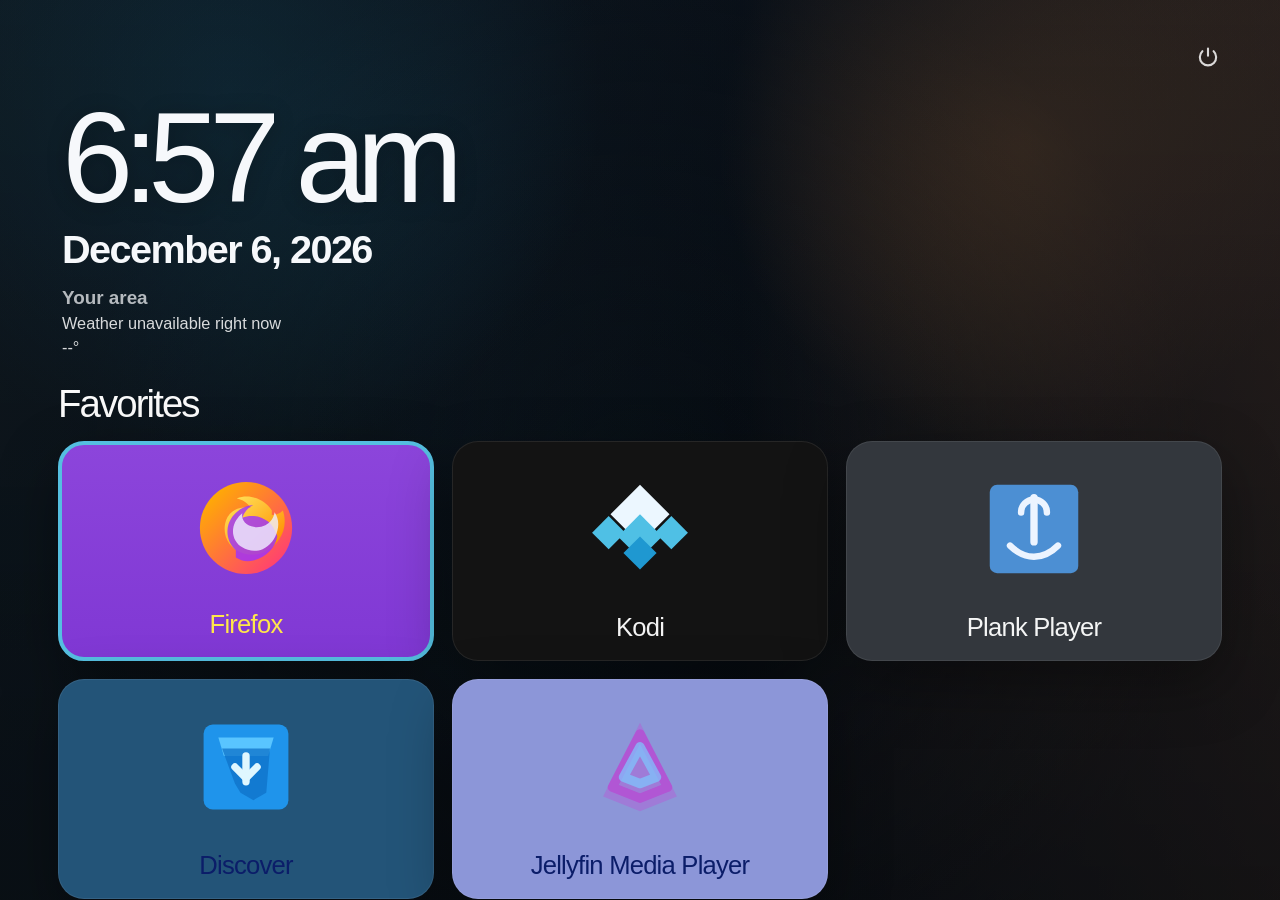
==== personal/homescreen/index.html @ b375961b "Automatic update" ====
<!DOCTYPE html>
<html lang="en">
<head>
    <meta charset="UTF-8">
    <meta name="viewport" content="width=device-width, initial-scale=1.0">
    <title>Linux Homescreen</title>
    <style>
        :root {
            color-scheme: dark;
            --text: #f6f8fb;
            --muted: rgba(246, 248, 251, 0.72);
            --line: rgba(255, 255, 255, 0.12);
            --shadow: 0 22px 60px rgba(0, 0, 0, 0.34);
            --purple: #8b45df;
            --purple-2: #a25af0;
            --blue: #255d88;
            --navy: #272a2f;
            --slate: #3c3f45;
            --light: #8d94d4;
        }

        * {
            box-sizing: border-box;
        }

        html,
        body {
            width: 100%;
            height: 100%;
            margin: 0;
        }

        body {
            font-family: "Segoe UI Variable Display", "Segoe UI Variable", "Aptos", "Trebuchet MS", sans-serif;
            color: var(--text);
            overflow: hidden;
            background:
                radial-gradient(circle at 18% 10%, rgba(24, 90, 120, 0.68), transparent 28%),
                radial-gradient(circle at 80% 16%, rgba(181, 115, 62, 0.46), transparent 24%),
                linear-gradient(180deg, rgba(8, 12, 18, 0.18), rgba(8, 12, 18, 0.56)),
                linear-gradient(90deg, #182f39 0%, #0f1f2a 36%, #09131c 58%, #6a452e 100%);
        }

        body::before {
            content: "";
            position: fixed;
            inset: 0;
            background:
                linear-gradient(180deg, rgba(0, 0, 0, 0.1), rgba(0, 0, 0, 0.3)),
                radial-gradient(circle at 50% 55%, rgba(13, 19, 27, 0.05), rgba(13, 19, 27, 0.58) 70%);
            pointer-events: none;
        }

        .screen {
            position: relative;
            width: 100%;
            height: 100%;
            padding: 44px 58px 32px;
            display: grid;
            grid-template-rows: auto auto 1fr auto;
            gap: 28px;
        }

        .topbar {
            display: flex;
            justify-content: flex-end;
            align-items: center;
            gap: 18px;
            position: relative;
            z-index: 1;
        }

        .status-icon {
            width: 28px;
            height: 28px;
            color: rgba(255, 255, 255, 0.9);
            opacity: 0.92;
            flex: 0 0 auto;
        }

        .hero {
            display: grid;
            gap: 14px;
            align-content: start;
            position: relative;
            z-index: 1;
            max-width: 540px;
            padding-left: 4px;
        }

        .clock {
            font-size: clamp(5.2rem, 10vw, 8.2rem);
            line-height: 0.9;
            font-weight: 300;
            letter-spacing: -0.08em;
            text-shadow: 0 2px 22px rgba(0, 0, 0, 0.24);
        }

        .date {
            font-size: clamp(1.8rem, 3.1vw, 2.8rem);
            line-height: 1.05;
            font-weight: 700;
            letter-spacing: -0.04em;
        }

        .weather {
            display: grid;
            gap: 5px;
            margin-top: 2px;
        }

        .weather .city {
            font-size: 1.18rem;
            font-weight: 600;
            color: var(--muted);
        }

        .weather .summary {
            font-size: 1.02rem;
            color: rgba(255, 255, 255, 0.84);
        }

        .section-title {
            margin: 0 0 18px;
            font-size: clamp(1.9rem, 3vw, 3rem);
            line-height: 1;
            font-weight: 300;
            letter-spacing: -0.05em;
            color: rgba(255, 255, 255, 0.98);
        }

        .favorites {
            position: relative;
            z-index: 1;
        }

        .card-row {
            display: grid;
            grid-template-columns: repeat(5, minmax(0, 1fr));
            gap: 18px;
        }

        .app-card {
            min-height: 220px;
            border-radius: 26px;
            padding: 20px;
            border: 1px solid rgba(255, 255, 255, 0.08);
            background: rgba(33, 35, 40, 0.92);
            box-shadow: var(--shadow);
            display: grid;
            grid-template-rows: 1fr auto;
            gap: 18px;
            text-decoration: none;
            color: var(--text);
            transition: transform 160ms ease, box-shadow 160ms ease, border-color 160ms ease;
        }

        .app-card:hover,
        .app-card:focus-visible {
            transform: translateY(-3px);
            border-color: rgba(255, 255, 255, 0.18);
            outline: none;
        }

        .app-card.primary {
            background: linear-gradient(180deg, #8c45db 0%, #8038d4 100%);
            border: 4px solid #55bfe0;
            padding: 18px 18px 20px;
        }

        .app-card.kodi {
            background: #131313;
        }

        .app-card.plank {
            background: #33373d;
        }

        .app-card.discover {
            background: #235478;
        }

        .app-card.jellyfin {
            background: #8c96d8;
        }

        .app-icon {
            display: grid;
            place-items: center;
            align-self: center;
        }

        .app-icon img,
        .app-icon svg {
            width: min(118px, 76%);
            height: auto;
            display: block;
        }

        .app-name {
            font-size: 1.6rem;
            line-height: 1;
            text-align: center;
            letter-spacing: -0.03em;
            font-weight: 500;
        }

        .app-card.primary .app-name {
            color: #ffe74a;
        }

        .app-card.discover .app-name,
        .app-card.jellyfin .app-name {
            color: #0b1d69;
        }

        .app-card.kodi .app-name,
        .app-card.plank .app-name {
            color: rgba(255, 255, 255, 0.95);
        }

        @media (max-width: 1400px) {
            .card-row {
                grid-template-columns: repeat(3, minmax(0, 1fr));
            }
        }

        @media (max-width: 900px) {
            body {
                overflow: auto;
            }

            .screen {
                min-height: 100%;
                height: auto;
                padding: 26px 20px 28px;
                gap: 22px;
            }

            .card-row {
                grid-template-columns: repeat(2, minmax(0, 1fr));
            }

            .app-card {
                min-height: 180px;
            }
        }

        @media (max-width: 560px) {
            .topbar {
                gap: 12px;
                flex-wrap: wrap;
            }

            .hero {
                max-width: none;
            }

            .clock {
                font-size: clamp(4rem, 18vw, 5.6rem);
            }

            .date {
                font-size: clamp(1.45rem, 7vw, 2rem);
            }

            .card-row {
                grid-template-columns: 1fr;
            }
        }
    </style>
</head>
<body>
    <main class="screen">
        <header class="topbar" aria-label="System status">
            <svg class="status-icon" viewBox="0 0 24 24" fill="none" aria-hidden="true"><path d="M12 4v6" stroke="currentColor" stroke-width="1.8" stroke-linecap="round"/><path d="M7.2 6.2a7 7 0 1 0 9.6 0" stroke="currentColor" stroke-width="1.8" stroke-linecap="round"/></svg>
        </header>

        <section class="hero" aria-live="polite">
            <div class="clock" id="clock">--:--</div>
            <div class="date" id="date">Loading date</div>
            <div class="weather">
                <div class="city" id="weather-place">Waiting for network response</div>
                <div class="summary" id="weather-summary">Finding your location...</div>
                <div class="summary" id="weather-temp">--°</div>
            </div>
        </section>

        <section class="favorites" aria-label="Favorites">
            <h2 class="section-title">Favorites</h2>
            <div class="card-row">
                <a class="app-card primary" href="https://www.mozilla.org/firefox/" target="_blank" rel="noreferrer" aria-label="Open Firefox">
                    <div class="app-icon">
                        <svg viewBox="0 0 128 128" aria-hidden="true">
                            <defs>
                                <linearGradient id="firefoxBody" x1="24" y1="24" x2="104" y2="104" gradientUnits="userSpaceOnUse">
                                    <stop offset="0" stop-color="#ffb000"/>
                                    <stop offset="0.45" stop-color="#ff7b33"/>
                                    <stop offset="1" stop-color="#ff3d74"/>
                                </linearGradient>
                                <linearGradient id="firefoxFlame" x1="40" y1="36" x2="88" y2="92" gradientUnits="userSpaceOnUse">
                                    <stop offset="0" stop-color="#ffe55b"/>
                                    <stop offset="1" stop-color="#ff8d00"/>
                                </linearGradient>
                            </defs>
                            <circle cx="64" cy="64" r="50" fill="url(#firefoxBody)"/>
                            <path d="M92 45c-7-11-23-19-38-13 6 1 12 5 15 10-10-2-20 2-25 10-5 9-4 21 2 29 8 11 25 15 38 9 13-6 22-19 22-33 0-5-1-9-2-12-3 3-7 5-12 5Z" fill="url(#firefoxFlame)"/>
                            <path d="M53 88c-8-7-11-18-8-28 4-12 15-20 27-21-6 3-10 8-12 14 9-4 20-2 28 4 5 4 8 10 10 16-2 12-12 23-25 26-8 2-14 1-20-3Z" fill="#9b31ff" opacity="0.8"/>
                            <path d="M82 87c-7 3-16 2-22-2-7-4-11-12-10-20 1-7 5-13 10-17-1 5 1 9 5 12 6 4 14 4 20 1 6-3 9-8 10-14 4 6 5 13 3 20-2 9-8 16-16 20Z" fill="#f1f0ff" opacity="0.8"/>
                        </svg>
                    </div>
                    <div class="app-name">Firefox</div>
                </a>

                <div class="app-card kodi" aria-label="Kodi">
                    <div class="app-icon">
                        <svg viewBox="0 0 128 128" aria-hidden="true">
                            <path d="M64 16 96 48 64 80 32 48 64 16Z" fill="#ecf7ff"/>
                            <path d="M64 48 88 72 64 96 40 72 64 48Z" fill="#4fc0e5"/>
                            <path d="M64 72 82 90 64 108 46 90 64 72Z" fill="#1f98d1"/>
                            <path d="M30 50 48 68 30 86 12 68 30 50Z" fill="#4fc0e5"/>
                            <path d="M98 50 116 68 98 86 80 68 98 50Z" fill="#4fc0e5"/>
                        </svg>
                    </div>
                    <div class="app-name">Kodi</div>
                </div>

                <div class="app-card plank" aria-label="Plank Player">
                    <div class="app-icon">
                        <svg viewBox="0 0 128 128" aria-hidden="true">
                            <rect x="16" y="16" width="96" height="96" rx="8" fill="#4c8fd3"/>
                            <path d="M64 30v48" stroke="#ecf4ff" stroke-width="8" stroke-linecap="round"/>
                            <path d="M50 46a14 14 0 1 1 28 0" stroke="#ecf4ff" stroke-width="7" stroke-linecap="round" fill="none"/>
                            <path d="M38 82c8 8 18 12 26 12s18-4 26-12" stroke="#ecf4ff" stroke-width="7" stroke-linecap="round" fill="none"/>
                        </svg>
                    </div>
                    <div class="app-name">Plank Player</div>
                </div>

                <div class="app-card discover" aria-label="Discover">
                    <div class="app-icon">
                        <svg viewBox="0 0 128 128" aria-hidden="true">
                            <rect x="18" y="18" width="92" height="92" rx="10" fill="#1f94eb"/>
                            <path d="M34 32h60l-6 20H40l-6-20Z" fill="#59c5ff"/>
                            <path d="M38 44h52l-4 48-14 8-14-8-6-10-14-38Z" fill="#0e72c8" opacity="0.75"/>
                            <path d="M64 52v28" stroke="#dff7ff" stroke-width="8" stroke-linecap="round"/>
                            <path d="m52 64 12 12 12-12" stroke="#dff7ff" stroke-width="8" stroke-linecap="round" stroke-linejoin="round" fill="none"/>
                        </svg>
                    </div>
                    <div class="app-name">Discover</div>
                </div>

                <div class="app-card jellyfin" aria-label="Jellyfin Media Player">
                    <div class="app-icon">
                        <svg viewBox="0 0 128 128" aria-hidden="true">
                            <path d="M64 16 104 96 64 112 24 96 64 16Z" fill="#b65ad6" opacity="0.45"/>
                            <path d="M64 28 94 86 64 98 34 86 64 28Z" fill="none" stroke="#b156d4" stroke-width="10" stroke-linejoin="round"/>
                            <path d="M64 42 82 75 64 82 46 75 64 42Z" fill="none" stroke="#7ec8ff" stroke-width="10" stroke-linejoin="round" opacity="0.7"/>
                        </svg>
                    </div>
                    <div class="app-name">Jellyfin Media Player</div>
                </div>
            </div>
        </section>

    </main>

    <script>
        const clockTarget = document.getElementById('clock');
        const dateTarget = document.getElementById('date');
        const weatherPlace = document.getElementById('weather-place');
        const weatherSummary = document.getElementById('weather-summary');
        const weatherTemp = document.getElementById('weather-temp');

        const timeFormatter = new Intl.DateTimeFormat('en', {
            hour: 'numeric',
            minute: '2-digit'
        });

        const dateFormatter = new Intl.DateTimeFormat('en', {
            month: 'long',
            day: 'numeric',
            year: 'numeric'
        });

        function refreshClock() {
            const now = new Date();
            clockTarget.textContent = timeFormatter.format(now).replace('AM', 'am').replace('PM', 'pm');
            dateTarget.textContent = dateFormatter.format(now);
        }

        function weatherLabel(code) {
            const labels = {
                0: 'Clear sky',
                1: 'Mainly clear',
                2: 'Partly cloudy',
                3: 'Overcast',
                45: 'Foggy',
                48: 'Rime fog',
                51: 'Light drizzle',
                53: 'Drizzle',
                55: 'Heavy drizzle',
                61: 'Light rain',
                63: 'Rain',
                65: 'Heavy rain',
                71: 'Light snow',
                73: 'Snow',
                75: 'Heavy snow',
                80: 'Rain showers',
                81: 'Rain showers',
                82: 'Heavy showers',
                95: 'Thunderstorm'
            };

            return labels[code] || 'Local conditions';
        }

        async function loadWeather() {
            try {
                const locationResponse = await fetch('https://ipwho.is/');
                if (!locationResponse.ok) {
                    throw new Error('Location lookup failed');
                }

                const location = await locationResponse.json();
                if (!location.success || typeof location.latitude !== 'number' || typeof location.longitude !== 'number') {
                    throw new Error('Missing coordinates');
                }

                const place = [location.city || location.region || 'Your area', location.country || ''].filter(Boolean).join(', ');
                weatherPlace.textContent = place;

                const weatherResponse = await fetch(`https://api.open-meteo.com/v1/forecast?latitude=${location.latitude}&longitude=${location.longitude}&current=temperature_2m,weather_code&timezone=auto`);
                if (!weatherResponse.ok) {
                    throw new Error('Weather lookup failed');
                }

                const weather = await weatherResponse.json();
                weatherTemp.textContent = `${Math.round(weather.current.temperature_2m)}°`;
                weatherSummary.textContent = weatherLabel(weather.current.weather_code);
            } catch (error) {
                weatherPlace.textContent = 'Your area';
                weatherSummary.textContent = 'Weather unavailable right now';
                weatherTemp.textContent = '--°';
            }
        }

        refreshClock();
        loadWeather();
        setInterval(refreshClock, 1000);
    </script>
</body>
</html>
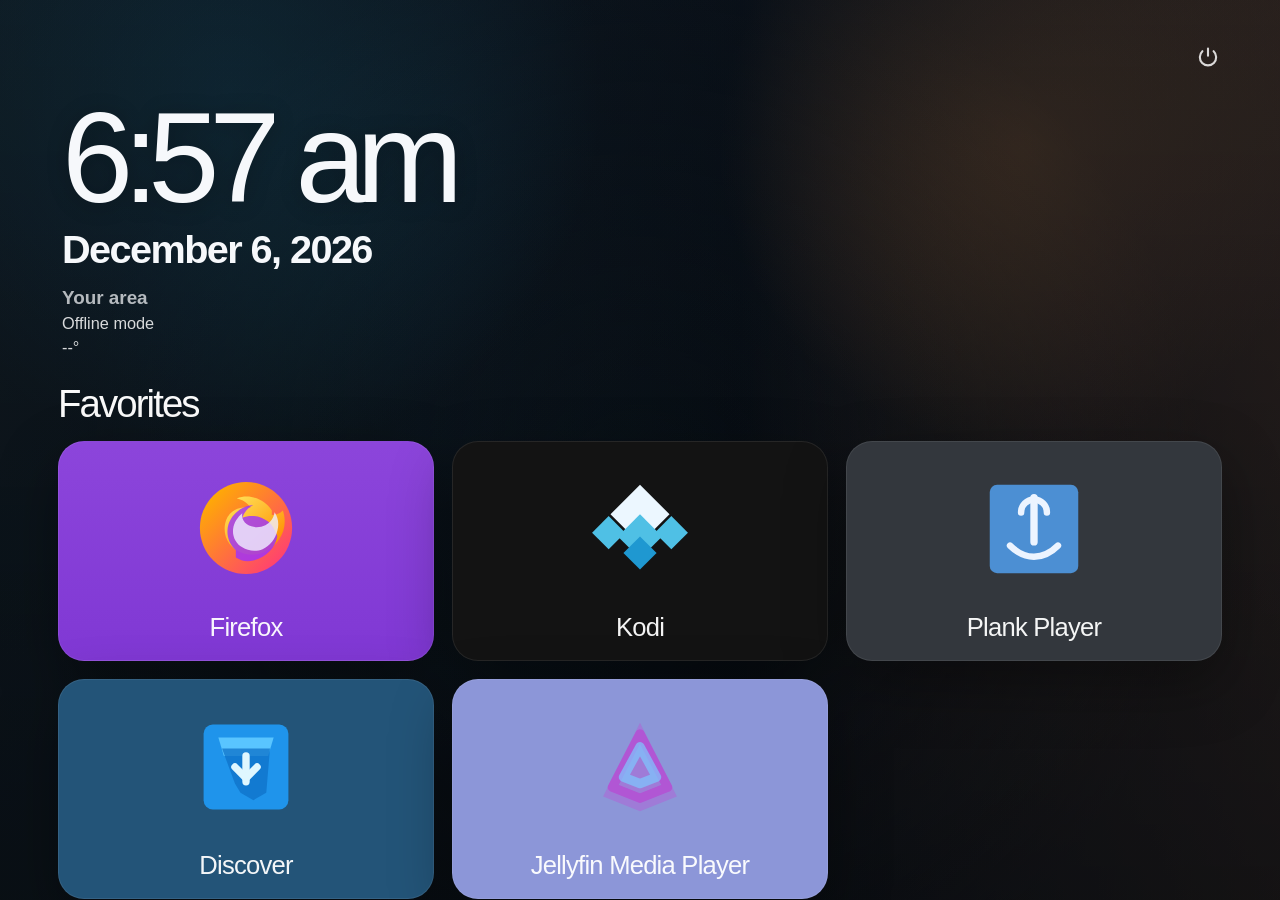
==== commit 5bfb06a3: "Automatic update" ====
--- a/personal/homescreen/index.html
+++ b/personal/homescreen/index.html
@@ -158,13 +158,13 @@
         .app-card:hover,
         .app-card:focus-visible {
             transform: translateY(-3px);
-            border-color: rgba(255, 255, 255, 0.18);
+            border-width: 4px;
+            border-color: #ffffff;
             outline: none;
         }
 
         .app-card.primary {
             background: linear-gradient(180deg, #8c45db 0%, #8038d4 100%);
-            border: 4px solid #55bfe0;
             padding: 18px 18px 20px;
         }
 
@@ -203,19 +203,6 @@
             text-align: center;
             letter-spacing: -0.03em;
             font-weight: 500;
-        }
-
-        .app-card.primary .app-name {
-            color: #ffe74a;
-        }
-
-        .app-card.discover .app-name,
-        .app-card.jellyfin .app-name {
-            color: #0b1d69;
-        }
-
-        .app-card.kodi .app-name,
-        .app-card.plank .app-name {
             color: rgba(255, 255, 255, 0.95);
         }
 
@@ -291,72 +278,35 @@
             <div class="card-row">
                 <a class="app-card primary" href="https://www.mozilla.org/firefox/" target="_blank" rel="noreferrer" aria-label="Open Firefox">
                     <div class="app-icon">
-                        <svg viewBox="0 0 128 128" aria-hidden="true">
-                            <defs>
-                                <linearGradient id="firefoxBody" x1="24" y1="24" x2="104" y2="104" gradientUnits="userSpaceOnUse">
-                                    <stop offset="0" stop-color="#ffb000"/>
-                                    <stop offset="0.45" stop-color="#ff7b33"/>
-                                    <stop offset="1" stop-color="#ff3d74"/>
-                                </linearGradient>
-                                <linearGradient id="firefoxFlame" x1="40" y1="36" x2="88" y2="92" gradientUnits="userSpaceOnUse">
-                                    <stop offset="0" stop-color="#ffe55b"/>
-                                    <stop offset="1" stop-color="#ff8d00"/>
-                                </linearGradient>
-                            </defs>
-                            <circle cx="64" cy="64" r="50" fill="url(#firefoxBody)"/>
-                            <path d="M92 45c-7-11-23-19-38-13 6 1 12 5 15 10-10-2-20 2-25 10-5 9-4 21 2 29 8 11 25 15 38 9 13-6 22-19 22-33 0-5-1-9-2-12-3 3-7 5-12 5Z" fill="url(#firefoxFlame)"/>
-                            <path d="M53 88c-8-7-11-18-8-28 4-12 15-20 27-21-6 3-10 8-12 14 9-4 20-2 28 4 5 4 8 10 10 16-2 12-12 23-25 26-8 2-14 1-20-3Z" fill="#9b31ff" opacity="0.8"/>
-                            <path d="M82 87c-7 3-16 2-22-2-7-4-11-12-10-20 1-7 5-13 10-17-1 5 1 9 5 12 6 4 14 4 20 1 6-3 9-8 10-14 4 6 5 13 3 20-2 9-8 16-16 20Z" fill="#f1f0ff" opacity="0.8"/>
-                        </svg>
+                        <img src="assets/icons/firefox.svg" alt="" aria-hidden="true">
                     </div>
                     <div class="app-name">Firefox</div>
                 </a>
 
                 <div class="app-card kodi" aria-label="Kodi">
                     <div class="app-icon">
-                        <svg viewBox="0 0 128 128" aria-hidden="true">
-                            <path d="M64 16 96 48 64 80 32 48 64 16Z" fill="#ecf7ff"/>
-                            <path d="M64 48 88 72 64 96 40 72 64 48Z" fill="#4fc0e5"/>
-                            <path d="M64 72 82 90 64 108 46 90 64 72Z" fill="#1f98d1"/>
-                            <path d="M30 50 48 68 30 86 12 68 30 50Z" fill="#4fc0e5"/>
-                            <path d="M98 50 116 68 98 86 80 68 98 50Z" fill="#4fc0e5"/>
-                        </svg>
+                        <img src="assets/icons/kodi.svg" alt="" aria-hidden="true">
                     </div>
                     <div class="app-name">Kodi</div>
                 </div>
 
                 <div class="app-card plank" aria-label="Plank Player">
                     <div class="app-icon">
-                        <svg viewBox="0 0 128 128" aria-hidden="true">
-                            <rect x="16" y="16" width="96" height="96" rx="8" fill="#4c8fd3"/>
-                            <path d="M64 30v48" stroke="#ecf4ff" stroke-width="8" stroke-linecap="round"/>
-                            <path d="M50 46a14 14 0 1 1 28 0" stroke="#ecf4ff" stroke-width="7" stroke-linecap="round" fill="none"/>
-                            <path d="M38 82c8 8 18 12 26 12s18-4 26-12" stroke="#ecf4ff" stroke-width="7" stroke-linecap="round" fill="none"/>
-                        </svg>
+                        <img src="assets/icons/plank-player.svg" alt="" aria-hidden="true">
                     </div>
                     <div class="app-name">Plank Player</div>
                 </div>
 
                 <div class="app-card discover" aria-label="Discover">
                     <div class="app-icon">
-                        <svg viewBox="0 0 128 128" aria-hidden="true">
-                            <rect x="18" y="18" width="92" height="92" rx="10" fill="#1f94eb"/>
-                            <path d="M34 32h60l-6 20H40l-6-20Z" fill="#59c5ff"/>
-                            <path d="M38 44h52l-4 48-14 8-14-8-6-10-14-38Z" fill="#0e72c8" opacity="0.75"/>
-                            <path d="M64 52v28" stroke="#dff7ff" stroke-width="8" stroke-linecap="round"/>
-                            <path d="m52 64 12 12 12-12" stroke="#dff7ff" stroke-width="8" stroke-linecap="round" stroke-linejoin="round" fill="none"/>
-                        </svg>
+                        <img src="assets/icons/discover.svg" alt="" aria-hidden="true">
                     </div>
                     <div class="app-name">Discover</div>
                 </div>
 
                 <div class="app-card jellyfin" aria-label="Jellyfin Media Player">
                     <div class="app-icon">
-                        <svg viewBox="0 0 128 128" aria-hidden="true">
-                            <path d="M64 16 104 96 64 112 24 96 64 16Z" fill="#b65ad6" opacity="0.45"/>
-                            <path d="M64 28 94 86 64 98 34 86 64 28Z" fill="none" stroke="#b156d4" stroke-width="10" stroke-linejoin="round"/>
-                            <path d="M64 42 82 75 64 82 46 75 64 42Z" fill="none" stroke="#7ec8ff" stroke-width="10" stroke-linejoin="round" opacity="0.7"/>
-                        </svg>
+                        <img src="assets/icons/jellyfin.svg" alt="" aria-hidden="true">
                     </div>
                     <div class="app-name">Jellyfin Media Player</div>
                 </div>
@@ -371,6 +321,8 @@
         const weatherPlace = document.getElementById('weather-place');
         const weatherSummary = document.getElementById('weather-summary');
         const weatherTemp = document.getElementById('weather-temp');
+        const weatherCacheKey = 'homescreen-weather-cache';
+        const weatherCacheTtl = 2 * 60 * 60 * 1000;
 
         const timeFormatter = new Intl.DateTimeFormat('en', {
             hour: 'numeric',
@@ -415,7 +367,56 @@
             return labels[code] || 'Local conditions';
         }
 
+        function readWeatherCache() {
+            try {
+                const cached = JSON.parse(localStorage.getItem(weatherCacheKey));
+                if (!cached || typeof cached.savedAt !== 'number') {
+                    return null;
+                }
+
+                if (Date.now() - cached.savedAt > weatherCacheTtl) {
+                    return null;
+                }
+
+                return cached;
+            } catch (error) {
+                return null;
+            }
+        }
+
+        function writeWeatherCache(data) {
+            try {
+                localStorage.setItem(weatherCacheKey, JSON.stringify({
+                    ...data,
+                    savedAt: Date.now()
+                }));
+            } catch (error) {
+                // Ignore storage failures and fall back to live fetches.
+            }
+        }
+
+        function applyWeatherState(state) {
+            weatherPlace.textContent = state.place || 'Your area';
+            weatherSummary.textContent = state.summary || 'Offline mode';
+            weatherTemp.textContent = state.temp || '--°';
+        }
+
         async function loadWeather() {
+            const cachedWeather = readWeatherCache();
+            if (cachedWeather) {
+                applyWeatherState(cachedWeather);
+                return;
+            }
+
+            if (!navigator.onLine) {
+                applyWeatherState({
+                    place: 'Your area',
+                    summary: 'Offline mode',
+                    temp: '--°'
+                });
+                return;
+            }
+
             try {
                 const locationResponse = await fetch('https://ipwho.is/');
                 if (!locationResponse.ok) {
@@ -428,7 +429,6 @@
                 }
 
                 const place = [location.city || location.region || 'Your area', location.country || ''].filter(Boolean).join(', ');
-                weatherPlace.textContent = place;
 
                 const weatherResponse = await fetch(`https://api.open-meteo.com/v1/forecast?latitude=${location.latitude}&longitude=${location.longitude}&current=temperature_2m,weather_code&timezone=auto`);
                 if (!weatherResponse.ok) {
@@ -436,12 +436,20 @@
                 }
 
                 const weather = await weatherResponse.json();
-                weatherTemp.textContent = `${Math.round(weather.current.temperature_2m)}°`;
-                weatherSummary.textContent = weatherLabel(weather.current.weather_code);
+                const state = {
+                    place,
+                    summary: weatherLabel(weather.current.weather_code),
+                    temp: `${Math.round(weather.current.temperature_2m)}°`
+                };
+
+                applyWeatherState(state);
+                writeWeatherCache(state);
             } catch (error) {
-                weatherPlace.textContent = 'Your area';
-                weatherSummary.textContent = 'Weather unavailable right now';
-                weatherTemp.textContent = '--°';
+                applyWeatherState({
+                    place: 'Your area',
+                    summary: 'Offline mode',
+                    temp: '--°'
+                });
             }
         }
 
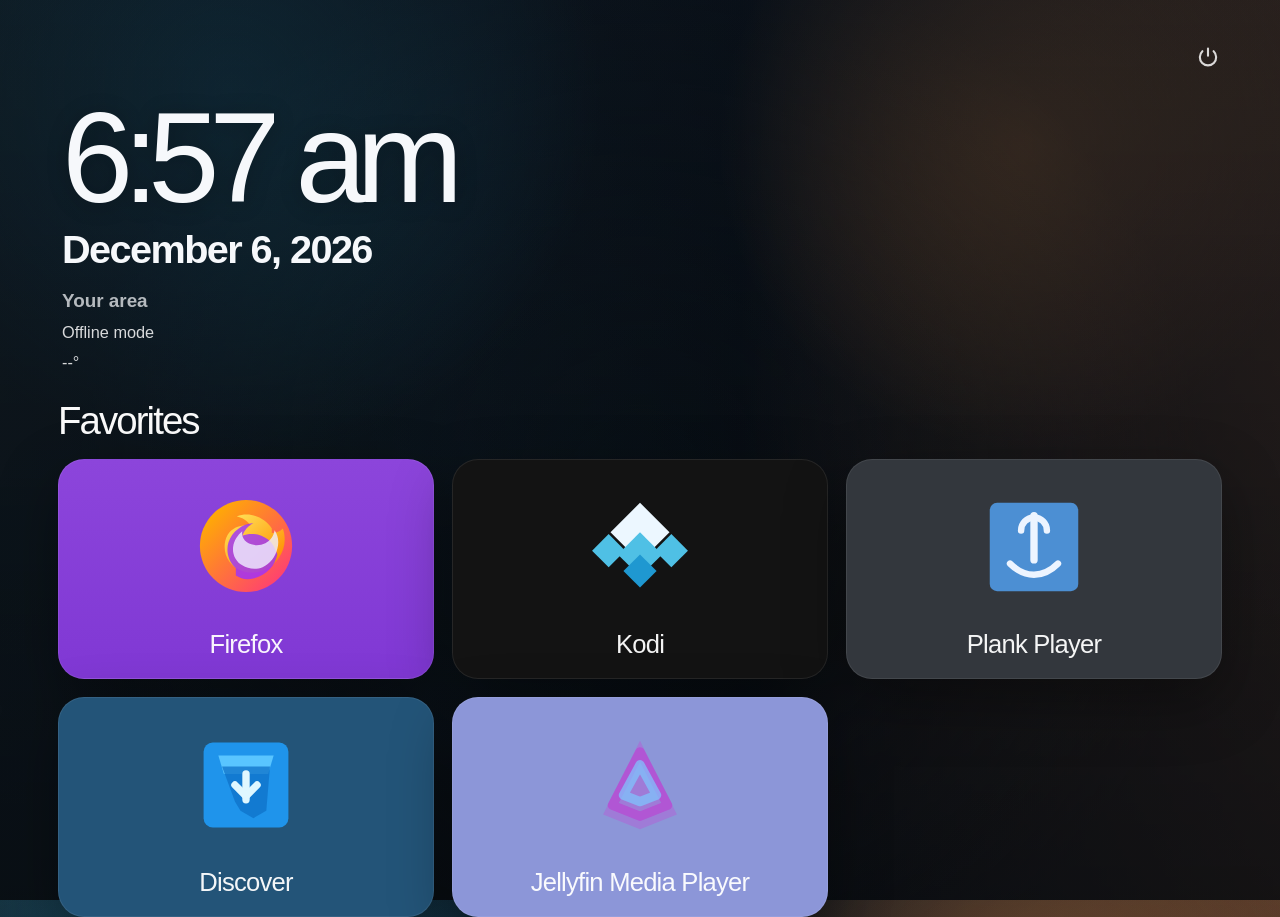
==== commit ab24e319: "Automatic update" ====
--- a/personal/homescreen/index.html
+++ b/personal/homescreen/index.html
@@ -3,259 +3,9 @@
 <head>
     <meta charset="UTF-8">
     <meta name="viewport" content="width=device-width, initial-scale=1.0">
+        <link rel="stylesheet" href="./assets/css/bootstrap.css">
+    <link rel="stylesheet" href="./assets/css/style.css">
     <title>Linux Homescreen</title>
-    <style>
-        :root {
-            color-scheme: dark;
-            --text: #f6f8fb;
-            --muted: rgba(246, 248, 251, 0.72);
-            --line: rgba(255, 255, 255, 0.12);
-            --shadow: 0 22px 60px rgba(0, 0, 0, 0.34);
-            --purple: #8b45df;
-            --purple-2: #a25af0;
-            --blue: #255d88;
-            --navy: #272a2f;
-            --slate: #3c3f45;
-            --light: #8d94d4;
-        }
-
-        * {
-            box-sizing: border-box;
-        }
-
-        html,
-        body {
-            width: 100%;
-            height: 100%;
-            margin: 0;
-        }
-
-        body {
-            font-family: "Segoe UI Variable Display", "Segoe UI Variable", "Aptos", "Trebuchet MS", sans-serif;
-            color: var(--text);
-            overflow: hidden;
-            background:
-                radial-gradient(circle at 18% 10%, rgba(24, 90, 120, 0.68), transparent 28%),
-                radial-gradient(circle at 80% 16%, rgba(181, 115, 62, 0.46), transparent 24%),
-                linear-gradient(180deg, rgba(8, 12, 18, 0.18), rgba(8, 12, 18, 0.56)),
-                linear-gradient(90deg, #182f39 0%, #0f1f2a 36%, #09131c 58%, #6a452e 100%);
-        }
-
-        body::before {
-            content: "";
-            position: fixed;
-            inset: 0;
-            background:
-                linear-gradient(180deg, rgba(0, 0, 0, 0.1), rgba(0, 0, 0, 0.3)),
-                radial-gradient(circle at 50% 55%, rgba(13, 19, 27, 0.05), rgba(13, 19, 27, 0.58) 70%);
-            pointer-events: none;
-        }
-
-        .screen {
-            position: relative;
-            width: 100%;
-            height: 100%;
-            padding: 44px 58px 32px;
-            display: grid;
-            grid-template-rows: auto auto 1fr auto;
-            gap: 28px;
-        }
-
-        .topbar {
-            display: flex;
-            justify-content: flex-end;
-            align-items: center;
-            gap: 18px;
-            position: relative;
-            z-index: 1;
-        }
-
-        .status-icon {
-            width: 28px;
-            height: 28px;
-            color: rgba(255, 255, 255, 0.9);
-            opacity: 0.92;
-            flex: 0 0 auto;
-        }
-
-        .hero {
-            display: grid;
-            gap: 14px;
-            align-content: start;
-            position: relative;
-            z-index: 1;
-            max-width: 540px;
-            padding-left: 4px;
-        }
-
-        .clock {
-            font-size: clamp(5.2rem, 10vw, 8.2rem);
-            line-height: 0.9;
-            font-weight: 300;
-            letter-spacing: -0.08em;
-            text-shadow: 0 2px 22px rgba(0, 0, 0, 0.24);
-        }
-
-        .date {
-            font-size: clamp(1.8rem, 3.1vw, 2.8rem);
-            line-height: 1.05;
-            font-weight: 700;
-            letter-spacing: -0.04em;
-        }
-
-        .weather {
-            display: grid;
-            gap: 5px;
-            margin-top: 2px;
-        }
-
-        .weather .city {
-            font-size: 1.18rem;
-            font-weight: 600;
-            color: var(--muted);
-        }
-
-        .weather .summary {
-            font-size: 1.02rem;
-            color: rgba(255, 255, 255, 0.84);
-        }
-
-        .section-title {
-            margin: 0 0 18px;
-            font-size: clamp(1.9rem, 3vw, 3rem);
-            line-height: 1;
-            font-weight: 300;
-            letter-spacing: -0.05em;
-            color: rgba(255, 255, 255, 0.98);
-        }
-
-        .favorites {
-            position: relative;
-            z-index: 1;
-        }
-
-        .card-row {
-            display: grid;
-            grid-template-columns: repeat(5, minmax(0, 1fr));
-            gap: 18px;
-        }
-
-        .app-card {
-            min-height: 220px;
-            border-radius: 26px;
-            padding: 20px;
-            border: 1px solid rgba(255, 255, 255, 0.08);
-            background: rgba(33, 35, 40, 0.92);
-            box-shadow: var(--shadow);
-            display: grid;
-            grid-template-rows: 1fr auto;
-            gap: 18px;
-            text-decoration: none;
-            color: var(--text);
-            transition: transform 160ms ease, box-shadow 160ms ease, border-color 160ms ease;
-        }
-
-        .app-card:hover,
-        .app-card:focus-visible {
-            transform: translateY(-3px);
-            border-width: 4px;
-            border-color: #ffffff;
-            outline: none;
-        }
-
-        .app-card.primary {
-            background: linear-gradient(180deg, #8c45db 0%, #8038d4 100%);
-            padding: 18px 18px 20px;
-        }
-
-        .app-card.kodi {
-            background: #131313;
-        }
-
-        .app-card.plank {
-            background: #33373d;
-        }
-
-        .app-card.discover {
-            background: #235478;
-        }
-
-        .app-card.jellyfin {
-            background: #8c96d8;
-        }
-
-        .app-icon {
-            display: grid;
-            place-items: center;
-            align-self: center;
-        }
-
-        .app-icon img,
-        .app-icon svg {
-            width: min(118px, 76%);
-            height: auto;
-            display: block;
-        }
-
-        .app-name {
-            font-size: 1.6rem;
-            line-height: 1;
-            text-align: center;
-            letter-spacing: -0.03em;
-            font-weight: 500;
-            color: rgba(255, 255, 255, 0.95);
-        }
-
-        @media (max-width: 1400px) {
-            .card-row {
-                grid-template-columns: repeat(3, minmax(0, 1fr));
-            }
-        }
-
-        @media (max-width: 900px) {
-            body {
-                overflow: auto;
-            }
-
-            .screen {
-                min-height: 100%;
-                height: auto;
-                padding: 26px 20px 28px;
-                gap: 22px;
-            }
-
-            .card-row {
-                grid-template-columns: repeat(2, minmax(0, 1fr));
-            }
-
-            .app-card {
-                min-height: 180px;
-            }
-        }
-
-        @media (max-width: 560px) {
-            .topbar {
-                gap: 12px;
-                flex-wrap: wrap;
-            }
-
-            .hero {
-                max-width: none;
-            }
-
-            .clock {
-                font-size: clamp(4rem, 18vw, 5.6rem);
-            }
-
-            .date {
-                font-size: clamp(1.45rem, 7vw, 2rem);
-            }
-
-            .card-row {
-                grid-template-columns: 1fr;
-            }
-        }
-    </style>
 </head>
 <body>
     <main class="screen">
@@ -315,147 +65,6 @@
 
     </main>
 
-    <script>
-        const clockTarget = document.getElementById('clock');
-        const dateTarget = document.getElementById('date');
-        const weatherPlace = document.getElementById('weather-place');
-        const weatherSummary = document.getElementById('weather-summary');
-        const weatherTemp = document.getElementById('weather-temp');
-        const weatherCacheKey = 'homescreen-weather-cache';
-        const weatherCacheTtl = 2 * 60 * 60 * 1000;
-
-        const timeFormatter = new Intl.DateTimeFormat('en', {
-            hour: 'numeric',
-            minute: '2-digit'
-        });
-
-        const dateFormatter = new Intl.DateTimeFormat('en', {
-            month: 'long',
-            day: 'numeric',
-            year: 'numeric'
-        });
-
-        function refreshClock() {
-            const now = new Date();
-            clockTarget.textContent = timeFormatter.format(now).replace('AM', 'am').replace('PM', 'pm');
-            dateTarget.textContent = dateFormatter.format(now);
-        }
-
-        function weatherLabel(code) {
-            const labels = {
-                0: 'Clear sky',
-                1: 'Mainly clear',
-                2: 'Partly cloudy',
-                3: 'Overcast',
-                45: 'Foggy',
-                48: 'Rime fog',
-                51: 'Light drizzle',
-                53: 'Drizzle',
-                55: 'Heavy drizzle',
-                61: 'Light rain',
-                63: 'Rain',
-                65: 'Heavy rain',
-                71: 'Light snow',
-                73: 'Snow',
-                75: 'Heavy snow',
-                80: 'Rain showers',
-                81: 'Rain showers',
-                82: 'Heavy showers',
-                95: 'Thunderstorm'
-            };
-
-            return labels[code] || 'Local conditions';
-        }
-
-        function readWeatherCache() {
-            try {
-                const cached = JSON.parse(localStorage.getItem(weatherCacheKey));
-                if (!cached || typeof cached.savedAt !== 'number') {
-                    return null;
-                }
-
-                if (Date.now() - cached.savedAt > weatherCacheTtl) {
-                    return null;
-                }
-
-                return cached;
-            } catch (error) {
-                return null;
-            }
-        }
-
-        function writeWeatherCache(data) {
-            try {
-                localStorage.setItem(weatherCacheKey, JSON.stringify({
-                    ...data,
-                    savedAt: Date.now()
-                }));
-            } catch (error) {
-                // Ignore storage failures and fall back to live fetches.
-            }
-        }
-
-        function applyWeatherState(state) {
-            weatherPlace.textContent = state.place || 'Your area';
-            weatherSummary.textContent = state.summary || 'Offline mode';
-            weatherTemp.textContent = state.temp || '--°';
-        }
-
-        async function loadWeather() {
-            const cachedWeather = readWeatherCache();
-            if (cachedWeather) {
-                applyWeatherState(cachedWeather);
-                return;
-            }
-
-            if (!navigator.onLine) {
-                applyWeatherState({
-                    place: 'Your area',
-                    summary: 'Offline mode',
-                    temp: '--°'
-                });
-                return;
-            }
-
-            try {
-                const locationResponse = await fetch('https://ipwho.is/');
-                if (!locationResponse.ok) {
-                    throw new Error('Location lookup failed');
-                }
-
-                const location = await locationResponse.json();
-                if (!location.success || typeof location.latitude !== 'number' || typeof location.longitude !== 'number') {
-                    throw new Error('Missing coordinates');
-                }
-
-                const place = [location.city || location.region || 'Your area', location.country || ''].filter(Boolean).join(', ');
-
-                const weatherResponse = await fetch(`https://api.open-meteo.com/v1/forecast?latitude=${location.latitude}&longitude=${location.longitude}&current=temperature_2m,weather_code&timezone=auto`);
-                if (!weatherResponse.ok) {
-                    throw new Error('Weather lookup failed');
-                }
-
-                const weather = await weatherResponse.json();
-                const state = {
-                    place,
-                    summary: weatherLabel(weather.current.weather_code),
-                    temp: `${Math.round(weather.current.temperature_2m)}°`
-                };
-
-                applyWeatherState(state);
-                writeWeatherCache(state);
-            } catch (error) {
-                applyWeatherState({
-                    place: 'Your area',
-                    summary: 'Offline mode',
-                    temp: '--°'
-                });
-            }
-        }
-
-        refreshClock();
-        loadWeather();
-        setInterval(refreshClock, 1000);
-    </script>
+    <script src="./assets/js/main.js"></script>
 </body>
 </html>
--- a/personal/homescreen/assets/css/style.css
+++ b/personal/homescreen/assets/css/style.css
@@ -0,0 +1,250 @@
+        :root {
+            color-scheme: dark;
+            --text: #f6f8fb;
+            --muted: rgba(246, 248, 251, 0.72);
+            --line: rgba(255, 255, 255, 0.12);
+            --shadow: 0 22px 60px rgba(0, 0, 0, 0.34);
+            --purple: #8b45df;
+            --purple-2: #a25af0;
+            --blue: #255d88;
+            --navy: #272a2f;
+            --slate: #3c3f45;
+            --light: #8d94d4;
+        }
+
+        * {
+            box-sizing: border-box;
+        }
+
+        html,
+        body {
+            width: 100%;
+            height: 100%;
+            margin: 0;
+        }
+
+        body {
+            font-family: "Segoe UI Variable Display", "Segoe UI Variable", "Aptos", "Trebuchet MS", sans-serif;
+            color: var(--text);
+            overflow: hidden;
+            background:
+                radial-gradient(circle at 18% 10%, rgba(24, 90, 120, 0.68), transparent 28%),
+                radial-gradient(circle at 80% 16%, rgba(181, 115, 62, 0.46), transparent 24%),
+                linear-gradient(180deg, rgba(8, 12, 18, 0.18), rgba(8, 12, 18, 0.56)),
+                linear-gradient(90deg, #182f39 0%, #0f1f2a 36%, #09131c 58%, #6a452e 100%);
+        }
+
+        body::before {
+            content: "";
+            position: fixed;
+            inset: 0;
+            background:
+                linear-gradient(180deg, rgba(0, 0, 0, 0.1), rgba(0, 0, 0, 0.3)),
+                radial-gradient(circle at 50% 55%, rgba(13, 19, 27, 0.05), rgba(13, 19, 27, 0.58) 70%);
+            pointer-events: none;
+        }
+
+        .screen {
+            position: relative;
+            width: 100%;
+            height: 100%;
+            padding: 44px 58px 32px;
+            display: grid;
+            grid-template-rows: auto auto 1fr auto;
+            gap: 28px;
+        }
+
+        .topbar {
+            display: flex;
+            justify-content: flex-end;
+            align-items: center;
+            gap: 18px;
+            position: relative;
+            z-index: 1;
+        }
+
+        .status-icon {
+            width: 28px;
+            height: 28px;
+            color: rgba(255, 255, 255, 0.9);
+            opacity: 0.92;
+            flex: 0 0 auto;
+        }
+
+        .hero {
+            display: grid;
+            gap: 14px;
+            align-content: start;
+            position: relative;
+            z-index: 1;
+            max-width: 540px;
+            padding-left: 4px;
+        }
+
+        .clock {
+            font-size: clamp(5.2rem, 10vw, 8.2rem);
+            line-height: 0.9;
+            font-weight: 300;
+            letter-spacing: -0.08em;
+            text-shadow: 0 2px 22px rgba(0, 0, 0, 0.24);
+        }
+
+        .date {
+            font-size: clamp(1.8rem, 3.1vw, 2.8rem);
+            line-height: 1.05;
+            font-weight: 700;
+            letter-spacing: -0.04em;
+        }
+
+        .weather {
+            display: grid;
+            gap: 5px;
+            margin-top: 2px;
+        }
+
+        .weather .city {
+            font-size: 1.18rem;
+            font-weight: 600;
+            color: var(--muted);
+        }
+
+        .weather .summary {
+            font-size: 1.02rem;
+            color: rgba(255, 255, 255, 0.84);
+        }
+
+        .section-title {
+            margin: 0 0 18px;
+            font-size: clamp(1.9rem, 3vw, 3rem);
+            line-height: 1;
+            font-weight: 300;
+            letter-spacing: -0.05em;
+            color: rgba(255, 255, 255, 0.98);
+        }
+
+        .favorites {
+            position: relative;
+            z-index: 1;
+        }
+
+        .card-row {
+            display: grid;
+            grid-template-columns: repeat(5, minmax(0, 1fr));
+            gap: 18px;
+        }
+
+        .app-card {
+            min-height: 220px;
+            border-radius: 26px;
+            padding: 20px;
+            border: 1px solid rgba(255, 255, 255, 0.08);
+            background: rgba(33, 35, 40, 0.92);
+            box-shadow: var(--shadow);
+            display: grid;
+            grid-template-rows: 1fr auto;
+            gap: 18px;
+            text-decoration: none;
+            color: var(--text);
+            transition: transform 160ms ease, box-shadow 160ms ease, border-color 160ms ease;
+        }
+
+        .app-card:hover,
+        .app-card:focus-visible {
+            transform: translateY(-3px);
+            border-width: 4px;
+            border-color: #ffffff;
+            outline: none;
+        }
+
+        .app-card.primary {
+            background: linear-gradient(180deg, #8c45db 0%, #8038d4 100%);
+            padding: 18px 18px 20px;
+        }
+
+        .app-card.kodi {
+            background: #131313;
+        }
+
+        .app-card.plank {
+            background: #33373d;
+        }
+
+        .app-card.discover {
+            background: #235478;
+        }
+
+        .app-card.jellyfin {
+            background: #8c96d8;
+        }
+
+        .app-icon {
+            display: grid;
+            place-items: center;
+            align-self: center;
+        }
+
+        .app-icon img,
+        .app-icon svg {
+            width: min(118px, 76%);
+            height: auto;
+            display: block;
+        }
+
+        .app-name {
+            font-size: 1.6rem;
+            line-height: 1;
+            text-align: center;
+            letter-spacing: -0.03em;
+            font-weight: 500;
+            color: rgba(255, 255, 255, 0.95);
+        }
+
+        @media (max-width: 1400px) {
+            .card-row {
+                grid-template-columns: repeat(3, minmax(0, 1fr));
+            }
+        }
+
+        @media (max-width: 900px) {
+            body {
+                overflow: auto;
+            }
+
+            .screen {
+                min-height: 100%;
+                height: auto;
+                padding: 26px 20px 28px;
+                gap: 22px;
+            }
+
+            .card-row {
+                grid-template-columns: repeat(2, minmax(0, 1fr));
+            }
+
+            .app-card {
+                min-height: 180px;
+            }
+        }
+
+        @media (max-width: 560px) {
+            .topbar {
+                gap: 12px;
+                flex-wrap: wrap;
+            }
+
+            .hero {
+                max-width: none;
+            }
+
+            .clock {
+                font-size: clamp(4rem, 18vw, 5.6rem);
+            }
+
+            .date {
+                font-size: clamp(1.45rem, 7vw, 2rem);
+            }
+
+            .card-row {
+                grid-template-columns: 1fr;
+            }
+        }
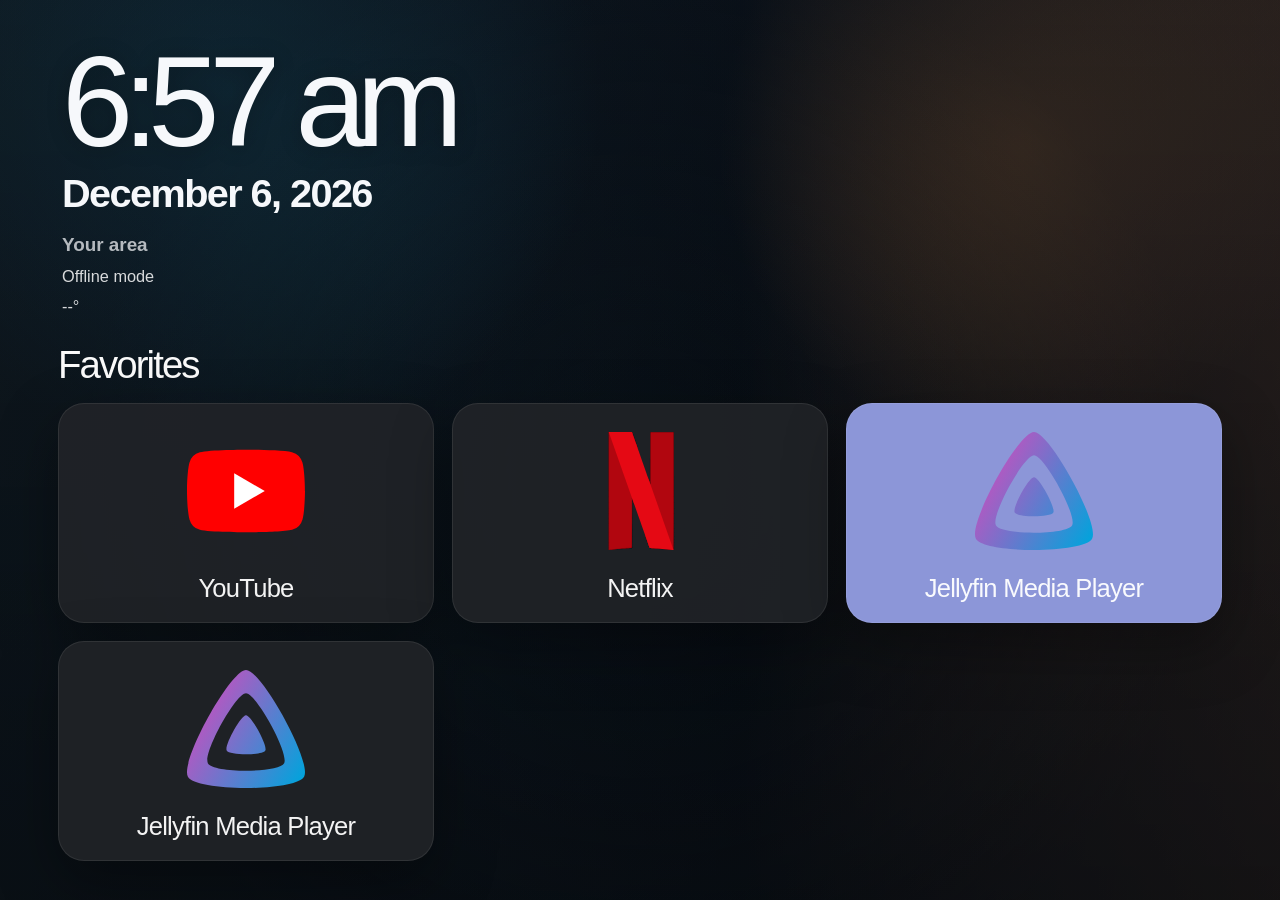
==== commit 087477ca: "Automatic update" ====
--- a/personal/homescreen/index.html
+++ b/personal/homescreen/index.html
@@ -9,10 +9,6 @@
 </head>
 <body>
     <main class="screen">
-        <header class="topbar" aria-label="System status">
-            <svg class="status-icon" viewBox="0 0 24 24" fill="none" aria-hidden="true"><path d="M12 4v6" stroke="currentColor" stroke-width="1.8" stroke-linecap="round"/><path d="M7.2 6.2a7 7 0 1 0 9.6 0" stroke="currentColor" stroke-width="1.8" stroke-linecap="round"/></svg>
-        </header>
-
         <section class="hero" aria-live="polite">
             <div class="clock" id="clock">--:--</div>
             <div class="date" id="date">Loading date</div>
@@ -26,40 +22,35 @@
         <section class="favorites" aria-label="Favorites">
             <h2 class="section-title">Favorites</h2>
             <div class="card-row">
-                <a class="app-card primary" href="https://www.mozilla.org/firefox/" target="_blank" rel="noreferrer" aria-label="Open Firefox">
+                <a class="app-card youtube" href="https://www.youtube.com/" rel="noreferrer" aria-label="Open YouTube">
                     <div class="app-icon">
-                        <img src="assets/icons/firefox.svg" alt="" aria-hidden="true">
+                        <img src="assets/icons/youtube.svg" alt="" aria-hidden="true">
                     </div>
-                    <div class="app-name">Firefox</div>
+                    <div class="app-name">YouTube</div>
                 </a>
 
-                <div class="app-card kodi" aria-label="Kodi">
+                <a class="app-card netflix" href="https://www.netflix.com/" rel="noreferrer" aria-label="netflix" >
                     <div class="app-icon">
-                        <img src="assets/icons/kodi.svg" alt="" aria-hidden="true">
+                        <img src="assets/icons/netflix.svg" alt="" aria-hidden="true">
                     </div>
-                    <div class="app-name">Kodi</div>
-                </div>
+                    <div class="app-name">Netflix</div>
+                </a>
+                
 
-                <div class="app-card plank" aria-label="Plank Player">
-                    <div class="app-icon">
-                        <img src="assets/icons/plank-player.svg" alt="" aria-hidden="true">
-                    </div>
-                    <div class="app-name">Plank Player</div>
-                </div>
-
-                <div class="app-card discover" aria-label="Discover">
-                    <div class="app-icon">
-                        <img src="assets/icons/discover.svg" alt="" aria-hidden="true">
-                    </div>
-                    <div class="app-name">Discover</div>
-                </div>
-
-                <div class="app-card jellyfin" aria-label="Jellyfin Media Player">
+                <a class="app-card jellyfin" href="https://jellyfin.levi0725.hu/web/" rel="noreferrer" aria-label="Jellyfin Media Player">
                     <div class="app-icon">
                         <img src="assets/icons/jellyfin.svg" alt="" aria-hidden="true">
                     </div>
                     <div class="app-name">Jellyfin Media Player</div>
-                </div>
+                </a>
+
+                
+                <a class="app-card blank" href="https://mozisarok.hu/" rel="noreferrer" aria-label="MoziSarok">
+                    <div class="app-icon">
+                        <img src="assets/icons/jellyfin.svg" alt="" aria-hidden="true">
+                    </div>
+                    <div class="app-name">Jellyfin Media Player</div>
+                </a>
             </div>
         </section>
 
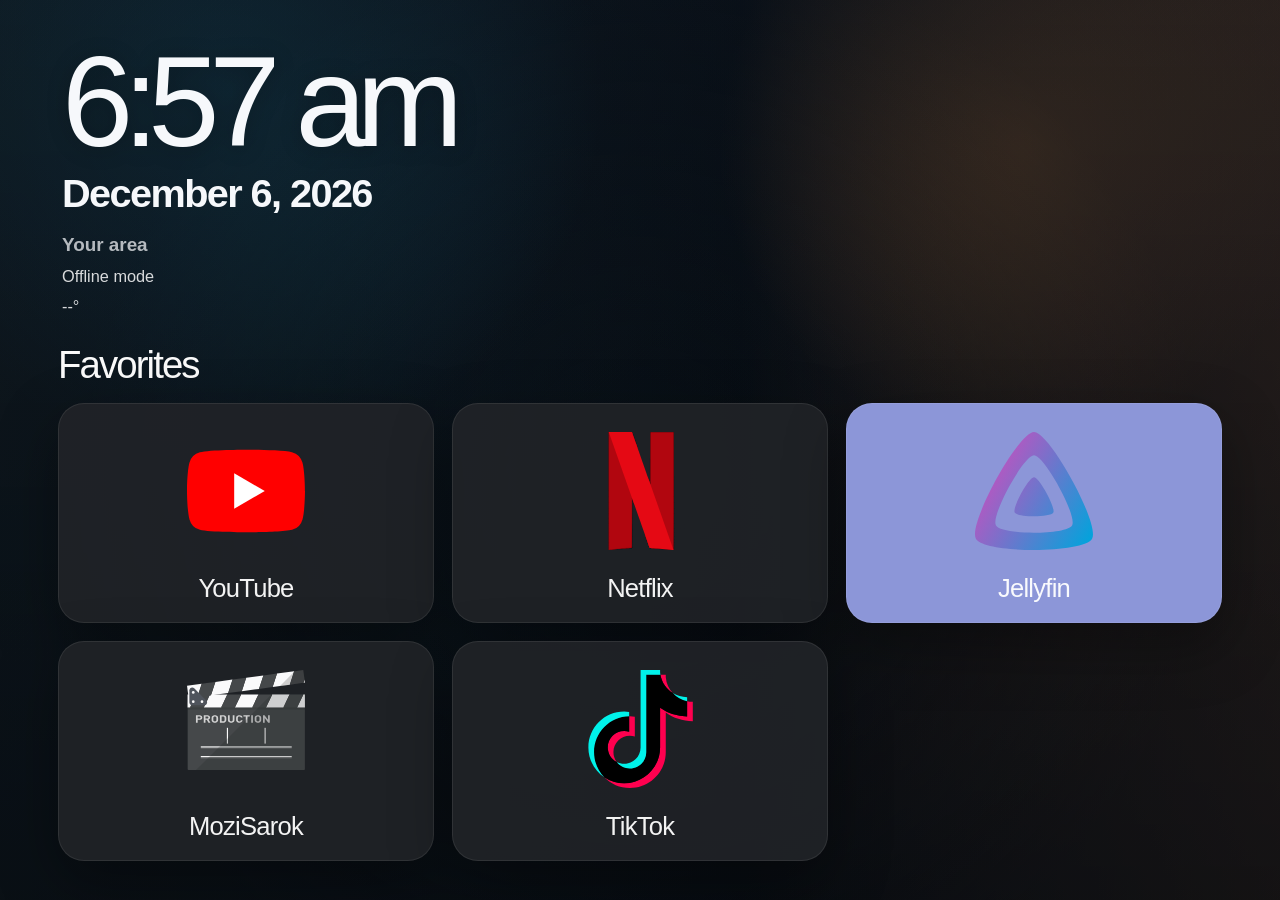
==== commit fb701bfa: "Automatic update" ====
--- a/personal/homescreen/index.html
+++ b/personal/homescreen/index.html
@@ -41,15 +41,22 @@
                     <div class="app-icon">
                         <img src="assets/icons/jellyfin.svg" alt="" aria-hidden="true">
                     </div>
-                    <div class="app-name">Jellyfin Media Player</div>
+                    <div class="app-name">Jellyfin</div>
                 </a>
 
                 
                 <a class="app-card blank" href="https://mozisarok.hu/" rel="noreferrer" aria-label="MoziSarok">
                     <div class="app-icon">
-                        <img src="assets/icons/jellyfin.svg" alt="" aria-hidden="true">
+                        <img src="assets/icons/mozisarok.svg" alt="" aria-hidden="true">
                     </div>
-                    <div class="app-name">Jellyfin Media Player</div>
+                    <div class="app-name">MoziSarok</div>
+                </a>
+
+                <a class="app-card blank" href="https://tiktok.com/" rel="noreferrer" aria-label="TikTok">
+                    <div class="app-icon">
+                        <img src="assets/icons/tiktok.svg" alt="" aria-hidden="true">
+                    </div>
+                    <div class="app-name">TikTok</div>
                 </a>
             </div>
         </section>
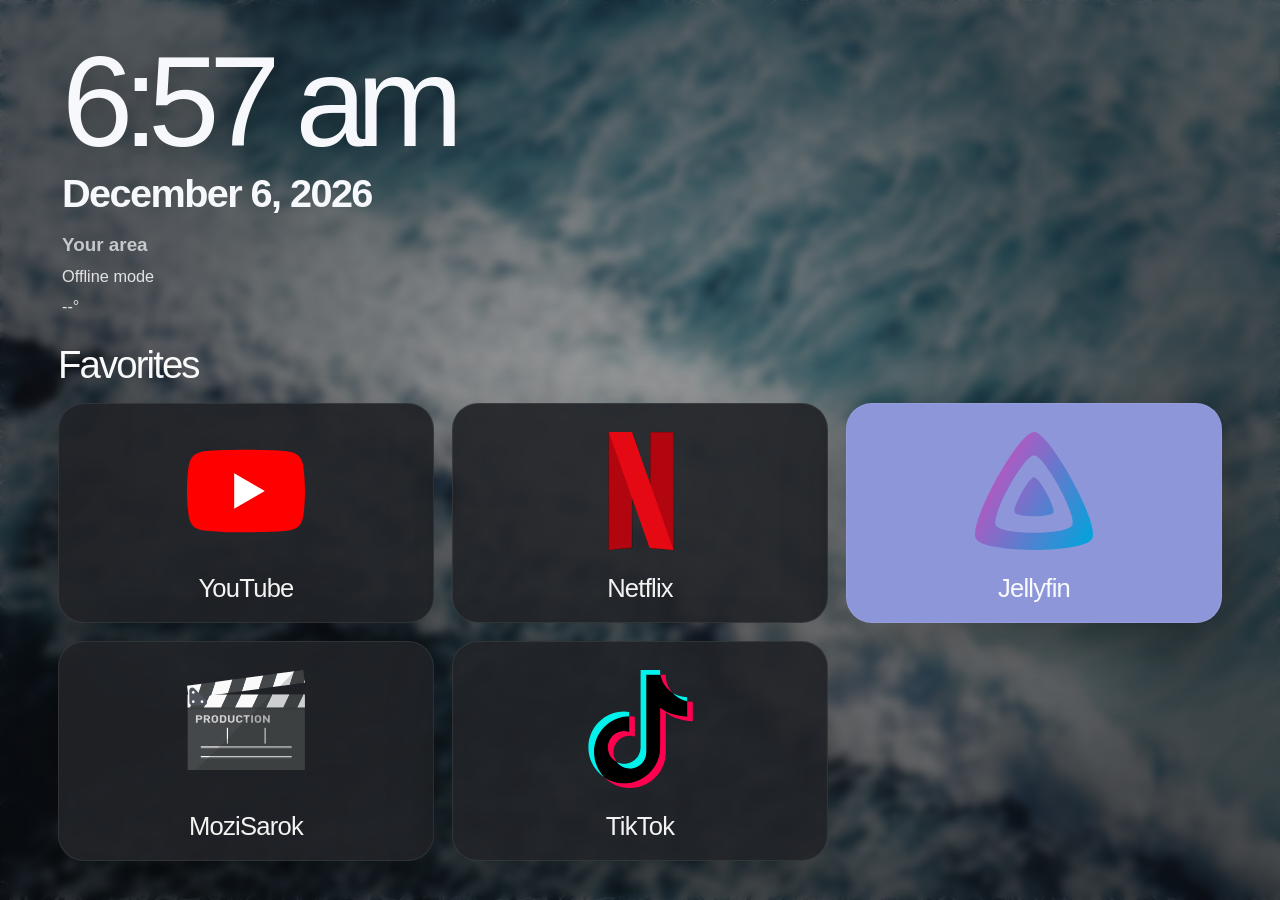
==== commit 88ebad4f: "Automatic update" ====
--- a/personal/homescreen/index.html
+++ b/personal/homescreen/index.html
@@ -5,7 +5,7 @@
     <meta name="viewport" content="width=device-width, initial-scale=1.0">
         <link rel="stylesheet" href="./assets/css/bootstrap.css">
     <link rel="stylesheet" href="./assets/css/style.css">
-    <title>Linux Homescreen</title>
+    <title>Homescreen</title>
 </head>
 <body>
     <main class="screen">
--- a/personal/homescreen/assets/css/style.css
+++ b/personal/homescreen/assets/css/style.css
@@ -10,6 +10,7 @@
             --navy: #272a2f;
             --slate: #3c3f45;
             --light: #8d94d4;
+            --bg: url("../bg_0.png");
         }
 
         * {
@@ -27,11 +28,9 @@
             font-family: "Segoe UI Variable Display", "Segoe UI Variable", "Aptos", "Trebuchet MS", sans-serif;
             color: var(--text);
             overflow: hidden;
-            background:
-                radial-gradient(circle at 18% 10%, rgba(24, 90, 120, 0.68), transparent 28%),
-                radial-gradient(circle at 80% 16%, rgba(181, 115, 62, 0.46), transparent 24%),
-                linear-gradient(180deg, rgba(8, 12, 18, 0.18), rgba(8, 12, 18, 0.56)),
-                linear-gradient(90deg, #182f39 0%, #0f1f2a 36%, #09131c 58%, #6a452e 100%);
+            background: var(--bg);
+            background-size: cover;
+            backdrop-filter: blur(4px);
         }
 
         body::before {
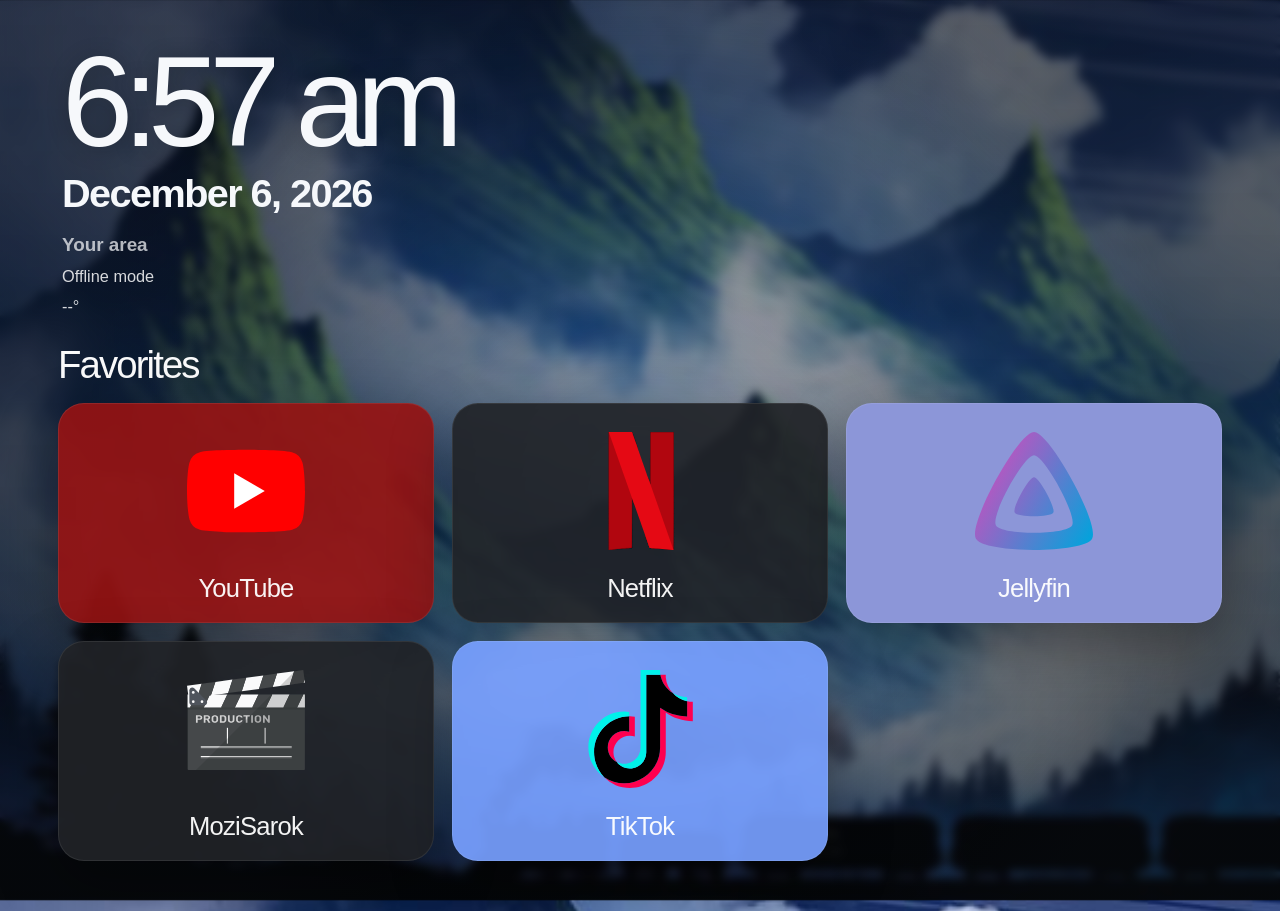
==== commit 6eff44ad: "added random quote sys" ====
--- a/personal/homescreen/index.html
+++ b/personal/homescreen/index.html
@@ -22,7 +22,7 @@
         <section class="favorites" aria-label="Favorites">
             <h2 class="section-title">Favorites</h2>
             <div class="card-row">
-                <a class="app-card youtube" href="https://www.youtube.com/" rel="noreferrer" aria-label="Open YouTube">
+                <a class="app-card youtube" href="https://www.youtube.com/" rel="noreferrer" aria-label="Open YouTube" style="background-color: rgba(150, 20, 20, 0.92);">
                     <div class="app-icon">
                         <img src="assets/icons/youtube.svg" alt="" aria-hidden="true">
                     </div>
@@ -52,13 +52,14 @@
                     <div class="app-name">MoziSarok</div>
                 </a>
 
-                <a class="app-card blank" href="https://tiktok.com/" rel="noreferrer" aria-label="TikTok">
+                <a class="app-card blank" href="https://tiktok.com/" rel="noreferrer" aria-label="TikTok" style="background-color: rgb(120 160 255 / 92%);">
                     <div class="app-icon">
                         <img src="assets/icons/tiktok.svg" alt="" aria-hidden="true">
                     </div>
                     <div class="app-name">TikTok</div>
                 </a>
             </div>
+            <p style="margin-top: 50px; color: rgb(200, 200, 200); font-size: 24px;" id="quote_p" align="center"></p>
         </section>
 
     </main>
